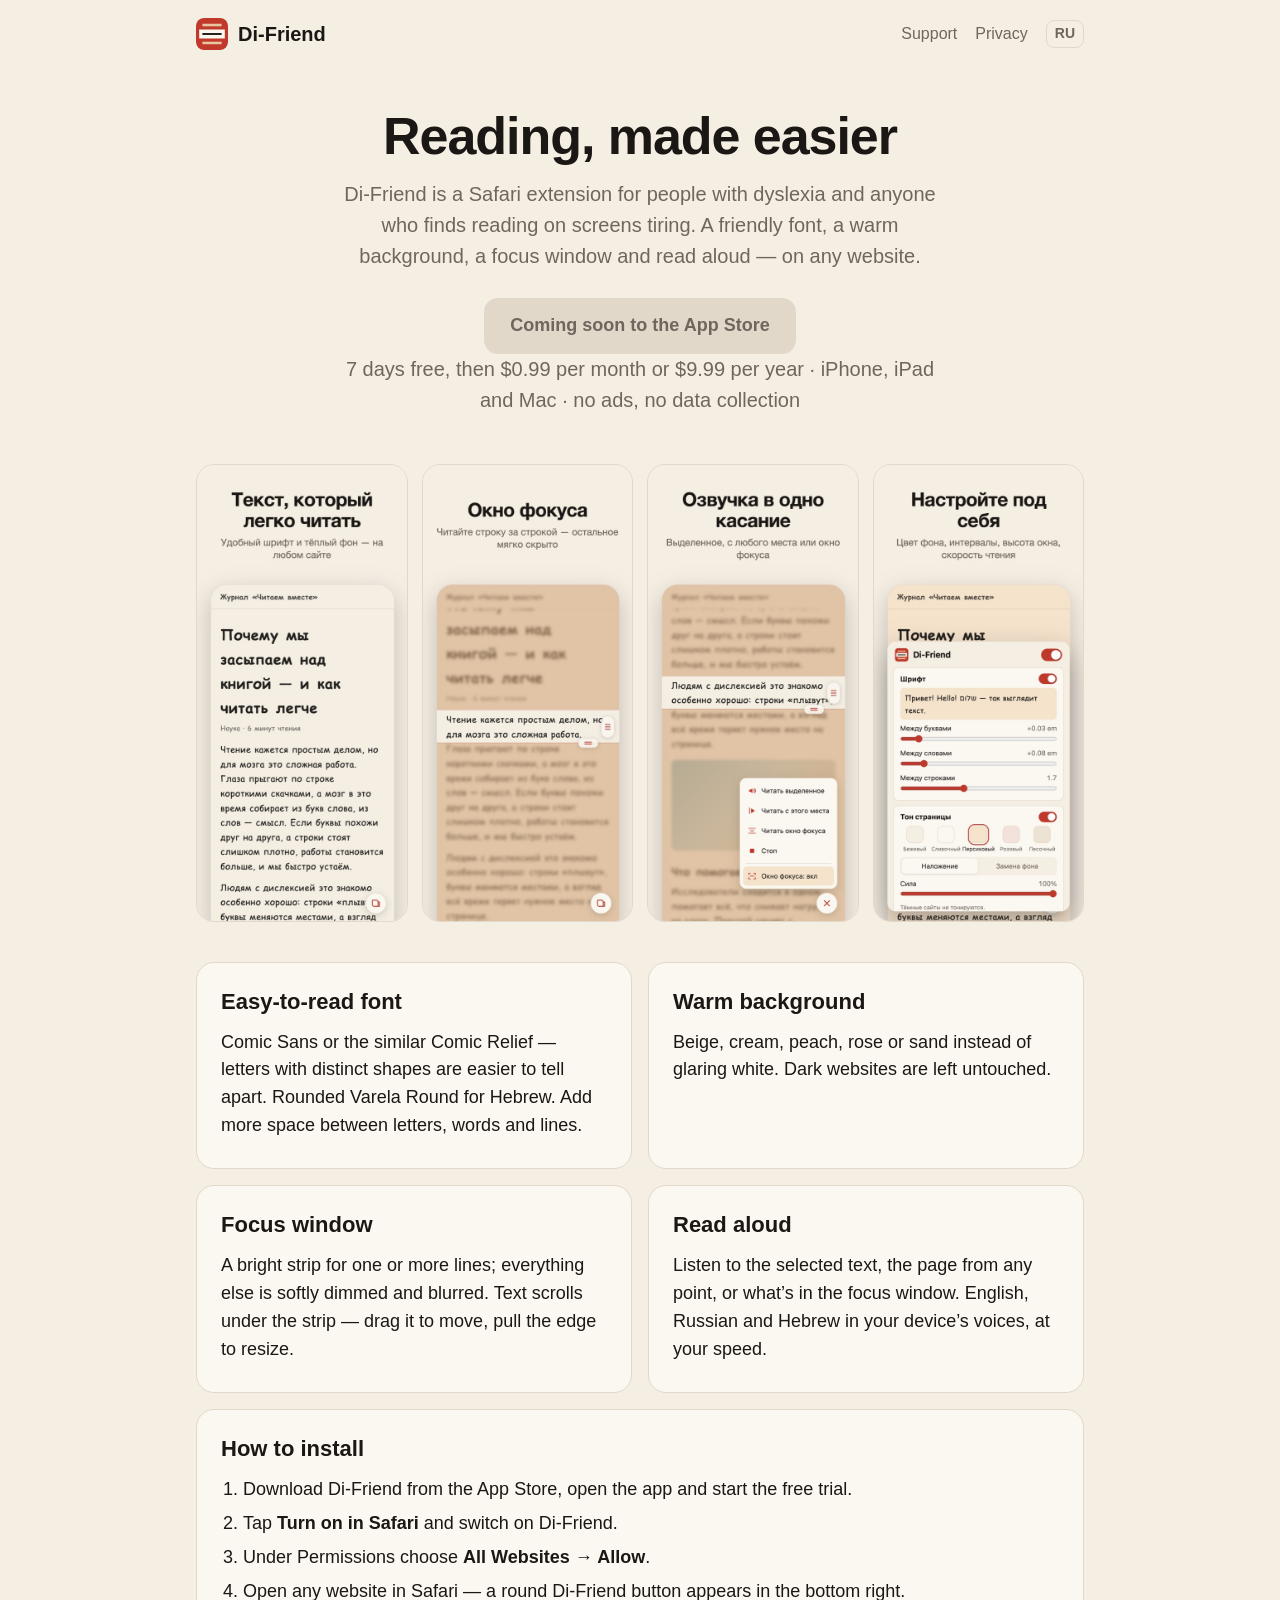
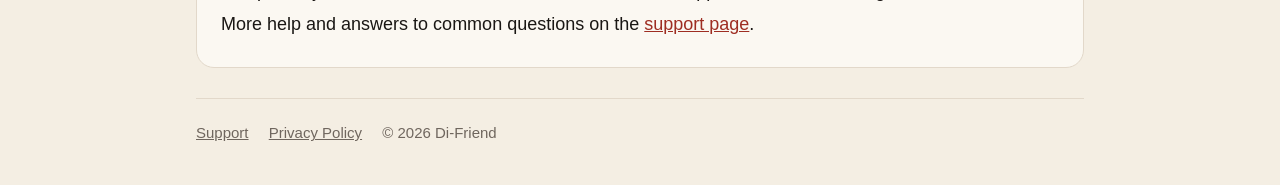
==== index.html @ 52592c35 "Di-Friend website: home, support and privacy pages (EN + RU) Co-Authored-By: Claude Opus 5.5 <norepl" ====
<!doctype html>
<html lang="en">
<head>
  <meta charset="utf-8">
  <meta name="viewport" content="width=device-width, initial-scale=1">
  <title>Di-Friend — reading helper for Safari</title>
  <meta name="description" content="A Safari extension for people with dyslexia: an easy-to-read font, a warm background, a focus window and read aloud on any website. iPhone, iPad and Mac.">
  <link rel="alternate" hreflang="ru" href="ru/">
  <link rel="icon" href="img/icon.png">
  <link rel="stylesheet" href="style.css">
</head>
<body>
  <div class="wrap">
    <nav>
      <a class="brand" href="./"><img src="img/icon.png" alt="">Di-Friend</a>
      <a href="support.html">Support</a>
      <a href="privacy.html">Privacy</a>
      <a class="lang-link" href="ru/" hreflang="ru">RU</a>
    </nav>

    <section class="hero">
      <h1>Reading, made easier</h1>
      <p>Di-Friend is a Safari extension for people with dyslexia and anyone who finds reading on screens tiring. A friendly font, a warm background, a focus window and read aloud — on any website.</p>
      <!-- After release, replace with the App Store link: https://apps.apple.com/app/idXXXXXXXXXX -->
      <a class="cta soon" id="appstore" href="#">Coming soon to the App Store</a>
      <p class="small">7 days free, then $0.99 per month or $9.99 per year · iPhone, iPad and Mac · no ads, no data collection</p>
    </section>

    <div class="shots">
      <img src="img/01-font.jpg" alt="An easy-to-read font and warm background on an article page">
      <img src="img/02-focus.jpg" alt="Focus window: a bright two-line strip, the rest blurred">
      <img src="img/03-speech.jpg" alt="Read aloud panel: selection, from here, focus window">
      <img src="img/04-settings.jpg" alt="Settings: font, spacing, background colour">
    </div>

    <div class="features">
      <div class="card">
        <h2>Easy-to-read font</h2>
        <p>Comic Sans or the similar Comic Relief — letters with distinct shapes are easier to tell apart. Rounded Varela Round for Hebrew. Add more space between letters, words and lines.</p>
      </div>
      <div class="card">
        <h2>Warm background</h2>
        <p>Beige, cream, peach, rose or sand instead of glaring white. Dark websites are left untouched.</p>
      </div>
      <div class="card">
        <h2>Focus window</h2>
        <p>A bright strip for one or more lines; everything else is softly dimmed and blurred. Text scrolls under the strip — drag it to move, pull the edge to resize.</p>
      </div>
      <div class="card">
        <h2>Read aloud</h2>
        <p>Listen to the selected text, the page from any point, or what’s in the focus window. English, Russian and Hebrew in your device’s voices, at your speed.</p>
      </div>
    </div>

    <div class="card" id="install">
      <h2>How to install</h2>
      <ol>
        <li>Download Di-Friend from the App Store, open the app and start the free trial.</li>
        <li>Tap <b>Turn on in Safari</b> and switch on Di-Friend.</li>
        <li>Under Permissions choose <b>All Websites → Allow</b>.</li>
        <li>Open any website in Safari — a round Di-Friend button appears in the bottom right.</li>
      </ol>
      <p>More help and answers to common questions on the <a href="support.html">support page</a>.</p>
    </div>

    <footer>
      <a href="support.html">Support</a>
      <a href="privacy.html">Privacy Policy</a>
      <span>© 2026 Di-Friend</span>
    </footer>
  </div>
</body>
</html>
---- style.css ----
:root {
  --paper: #f4eee3;
  --panel: #fbf8f2;
  --ink: #1a1714;
  --muted: #6f665e;
  --line: #e2d8ca;
  --shu: #c0392b;
  --shu-deep: #9e2d22;
  --shu-soft: #f3e1dc;
  color-scheme: light;
}

* { box-sizing: border-box; }

html, body {
  margin: 0;
  background: var(--paper);
  color: var(--ink);
  font: 18px/1.55 -apple-system, BlinkMacSystemFont, "Segoe UI", "Helvetica Neue", Arial, sans-serif;
}

a { color: var(--shu-deep); }

.wrap { max-width: 920px; margin: 0 auto; padding: 0 16px; }

nav {
  display: flex; align-items: center; gap: 18px;
  padding: 18px 0;
}
nav .brand { display: flex; align-items: center; gap: 10px; font-weight: 700; font-size: 20px; color: var(--ink); text-decoration: none; margin-right: auto; }
nav .brand img { width: 32px; height: 32px; border-radius: 8px; }
nav a:not(.brand) { color: var(--muted); text-decoration: none; font-size: 16px; }
nav a:not(.brand):hover { color: var(--ink); }

.hero { text-align: center; padding: 40px 0 28px; }
.hero h1 { font-size: clamp(32px, 6vw, 52px); line-height: 1.1; letter-spacing: -.02em; margin: 0 0 14px; }
.hero p { color: var(--muted); font-size: 20px; max-width: 620px; margin: 0 auto; }

.cta {
  display: inline-block; margin-top: 26px;
  background: var(--ink); color: #fff; text-decoration: none;
  padding: 14px 26px; border-radius: 14px; font-weight: 600;
}
.cta:hover { background: #000; }
.cta.soon { background: var(--line); color: var(--muted); cursor: default; }
.small { font-size: 15px; color: var(--muted); margin-top: 10px; }

.shots {
  display: grid; grid-template-columns: repeat(4, 1fr); gap: 14px;
  margin: 20px 0 40px;
}
.shots img { width: 100%; border-radius: 18px; border: 1px solid var(--line); display: block; }
@media (max-width: 720px) {
  .shots { grid-template-columns: repeat(2, 1fr); }
}

.card {
  background: var(--panel);
  border: 1px solid var(--line);
  border-radius: 18px;
  padding: 22px 24px;
  margin-bottom: 16px;
}
.card h2 { margin: 0 0 10px; font-size: 22px; }
.card h3 { margin: 18px 0 6px; font-size: 18px; }
.card p, .card li { margin: 6px 0; }
.card ol, .card ul { padding-left: 22px; margin: 6px 0; }

.features { display: grid; grid-template-columns: repeat(2, 1fr); gap: 16px; margin-bottom: 16px; }
.features .card { margin: 0; }
@media (max-width: 720px) { .features { grid-template-columns: 1fr; } }

.doc { max-width: 720px; margin: 10px auto 40px; }
.doc h1 { font-size: 34px; line-height: 1.15; margin: 10px 0 6px; }
.doc .updated { color: var(--muted); margin: 0 0 20px; }

footer { border-top: 1px solid var(--line); margin-top: 30px; padding: 22px 0 40px; color: var(--muted); font-size: 15px; }
footer a { color: var(--muted); margin-right: 16px; }

nav a.lang-link {
  border: 1px solid var(--line); border-radius: 8px;
  padding: 2px 8px; font-size: 14px; font-weight: 600;
}
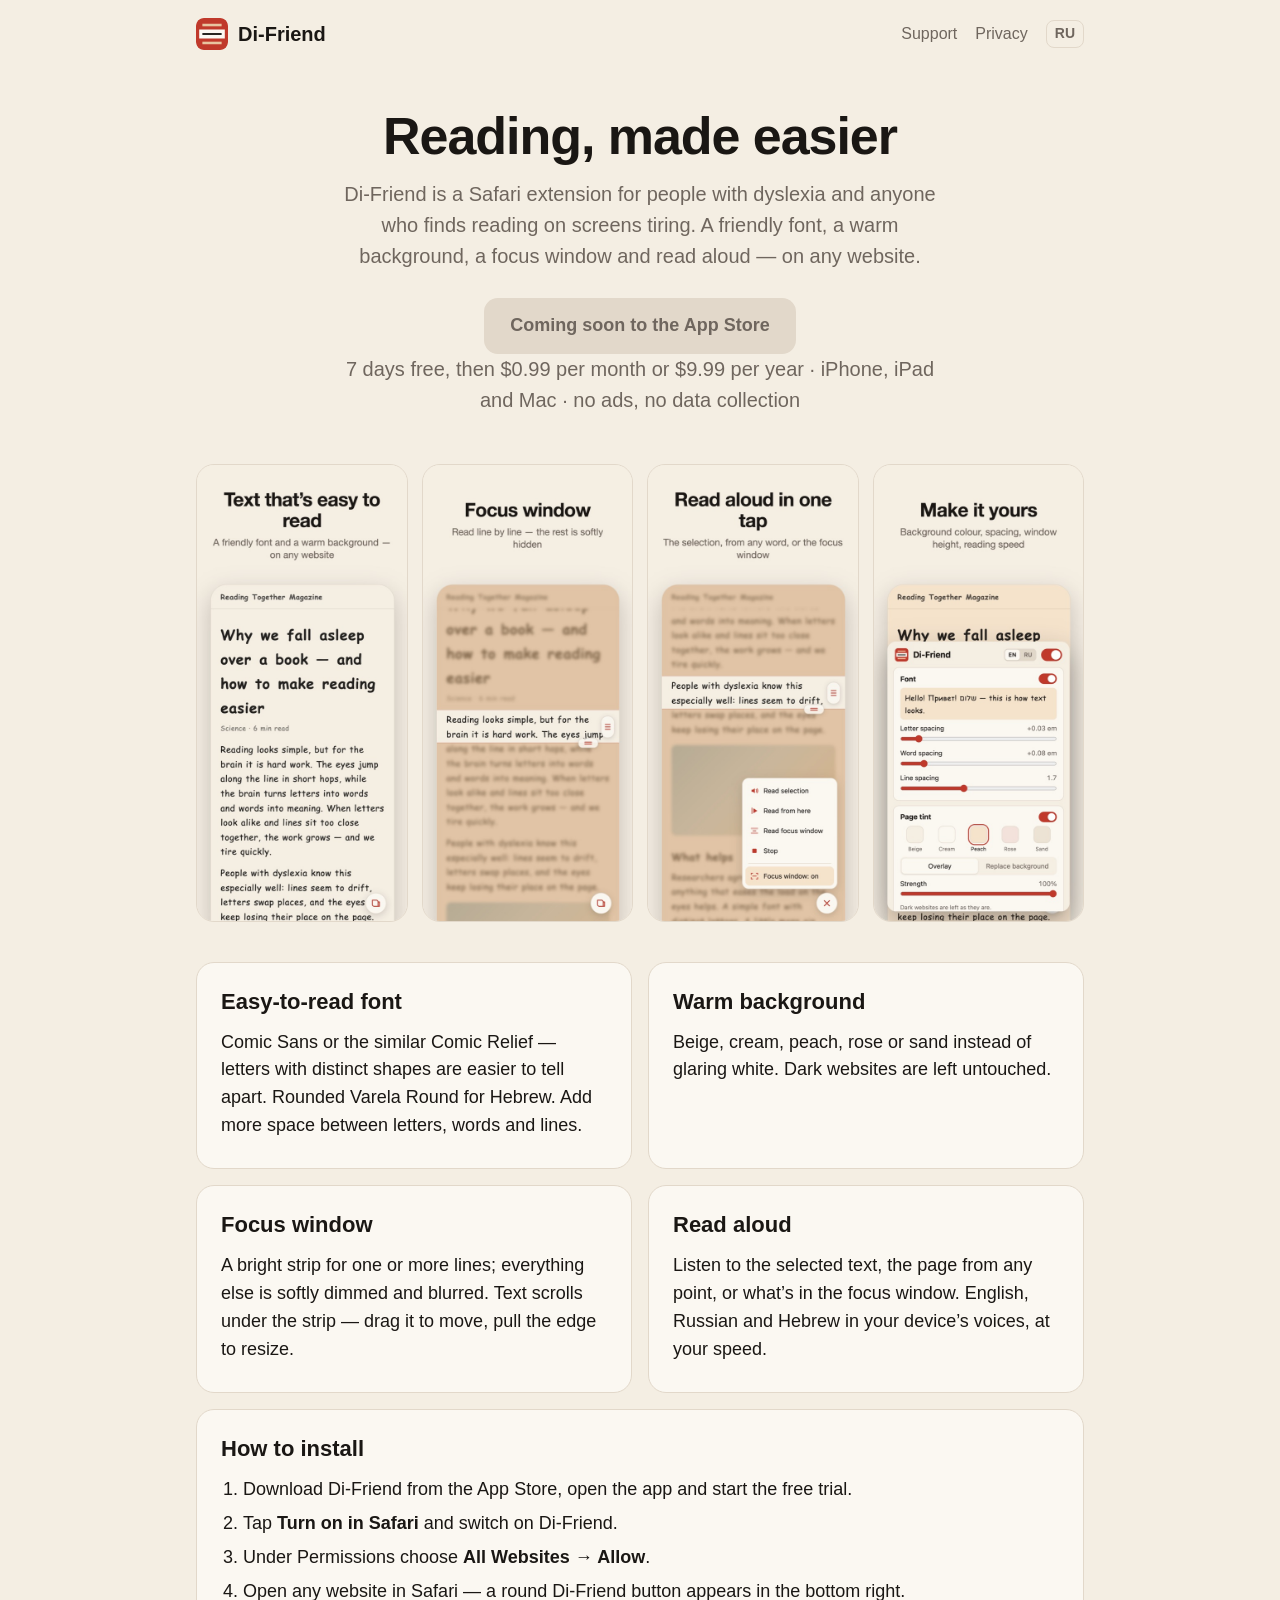
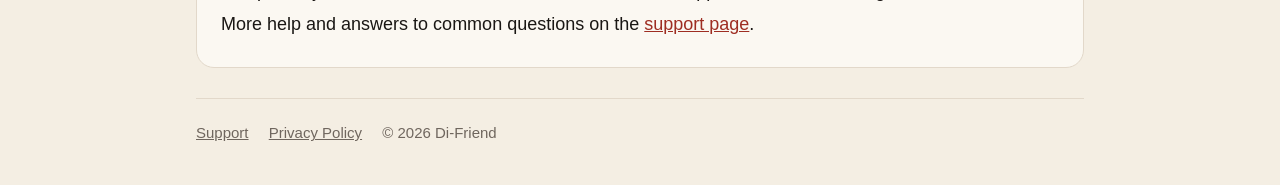
==== commit 5206b498: "Use English screenshots on the English site, Russian on /ru/ Co-Authored-By: Claude Opus 5.5 <norepl" ====
--- a/index.html
+++ b/index.html
@@ -27,10 +27,10 @@
     </section>
 
     <div class="shots">
-      <img src="img/01-font.jpg" alt="An easy-to-read font and warm background on an article page">
-      <img src="img/02-focus.jpg" alt="Focus window: a bright two-line strip, the rest blurred">
-      <img src="img/03-speech.jpg" alt="Read aloud panel: selection, from here, focus window">
-      <img src="img/04-settings.jpg" alt="Settings: font, spacing, background colour">
+      <img src="img/en/01-font.jpg" alt="An easy-to-read font and warm background on an article page">
+      <img src="img/en/02-focus.jpg" alt="Focus window: a bright two-line strip, the rest blurred">
+      <img src="img/en/03-speech.jpg" alt="Read aloud panel: selection, from here, focus window">
+      <img src="img/en/04-settings.jpg" alt="Settings: font, spacing, background colour">
     </div>
 
     <div class="features">
